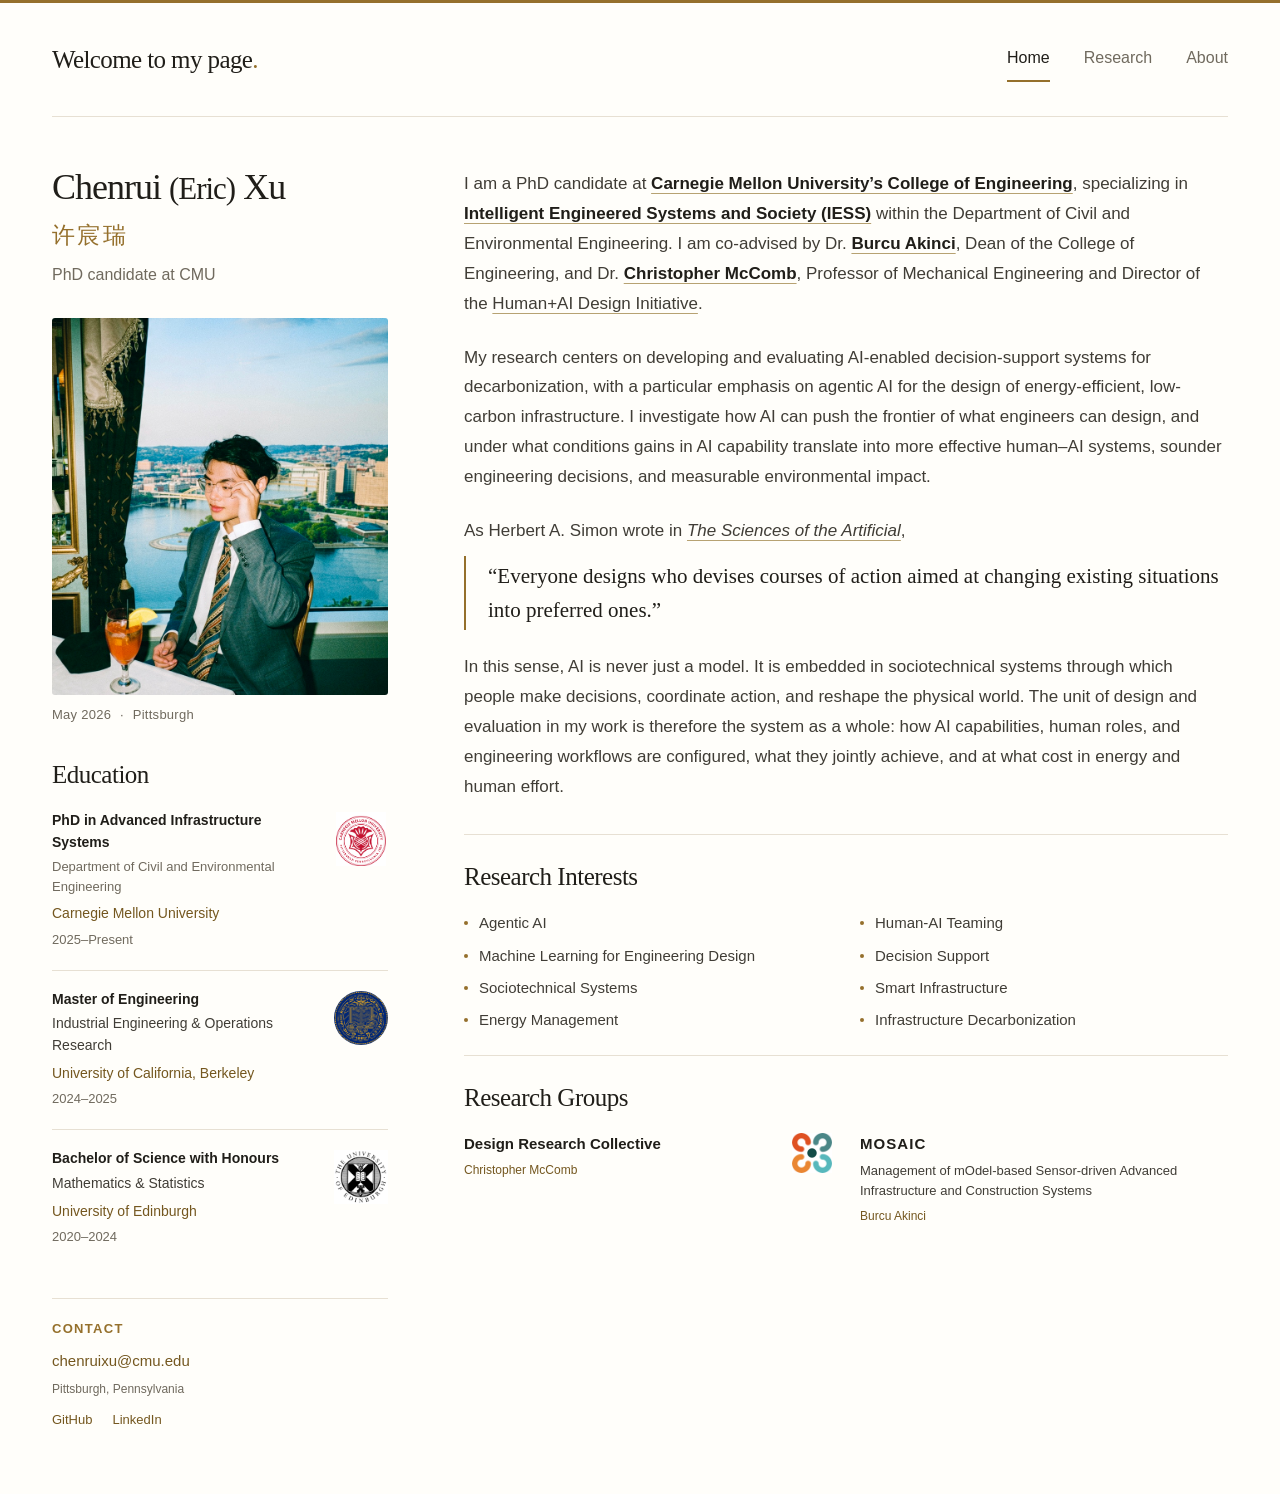
==== index.html @ 7ee83f1f "Update homepage contact email" ====
<!doctype html>
<html lang="en">
  <head>
    <meta charset="utf-8">
    <meta name="viewport" content="width=device-width, initial-scale=1">
    <meta name="description" content="Chenrui (Eric) Xu is a PhD candidate at Carnegie Mellon University researching AI-enabled decision-support systems for decarbonization.">
    <meta name="theme-color" content="#fffefa">
    <title>Chenrui (Eric) Xu | Carnegie Mellon University</title>
    <link rel="icon" href="assets/favicon.svg" type="image/svg+xml">
    <link rel="stylesheet" href="assets/style.css">
  </head>
  <body>
    <a class="skip-link" href="#main">Skip to content</a>
    <header class="site-header container">
      <a class="welcome" href="index.html">Welcome to my page<span aria-hidden="true">.</span></a>
      <nav aria-label="Main navigation">
        <a href="index.html" aria-current="page">Home</a>
        <span class="nav-pending">Research</span>
        <span class="nav-pending">About</span>
      </nav>
    </header>

    <main class="home-layout container" id="main">
      <aside class="profile" aria-label="Profile and education">
        <div class="identity">
          <h1>Chenrui <span class="preferred-name">(Eric)</span> Xu</h1>
          <p class="chinese-name" lang="zh-Hans">许宸瑞</p>
          <p class="role">PhD candidate at CMU</p>
        </div>
        <figure class="portrait">
          <img src="assets/chenrui-pittsburgh-may-2026.jpg" width="808" height="907" alt="Chenrui Xu overlooking Pittsburgh and its rivers." fetchpriority="high">
          <figcaption>May 2026 <span aria-hidden="true">·</span> Pittsburgh</figcaption>
        </figure>

        <section class="education" aria-labelledby="education-title">
          <h2 id="education-title">Education</h2>
          <ol class="education-list">
            <li>
              <div class="education-copy">
                <p class="degree">PhD in Advanced Infrastructure Systems</p>
                <p class="degree-note">Department of Civil and Environmental Engineering</p>
                <a class="institution" href="https://www.cmu.edu/">Carnegie Mellon University</a>
                <p class="dates">2025–Present</p>
              </div>
              <img class="university-mark" src="assets/cmu-seal.png" alt="Carnegie Mellon University seal" width="58" height="58">
            </li>
            <li>
              <div class="education-copy">
                <p class="degree">Master of Engineering</p>
                <p class="field-of-study">Industrial Engineering &amp; Operations Research</p>
                <a class="institution" href="https://www.berkeley.edu/">University of California, Berkeley</a>
                <p class="dates">2024–2025</p>
              </div>
              <span class="seal-frame"><img class="university-mark berkeley-mark" src="assets/berkeley-seal.png" alt="University of California, Berkeley seal" width="58" height="58"></span>
            </li>
            <li>
              <div class="education-copy">
                <p class="degree">Bachelor of Science with Honours</p>
                <p class="field-of-study">Mathematics &amp; Statistics</p>
                <a class="institution" href="https://www.ed.ac.uk/">University of Edinburgh</a>
                <p class="dates">2020–2024</p>
              </div>
              <img class="university-mark" src="assets/edinburgh-logo.png" alt="University of Edinburgh emblem" width="58" height="58">
            </li>
          </ol>
        </section>


        <section class="contact" aria-labelledby="contact-title">
          <h2 id="contact-title">Contact</h2>
          <a class="email-link" href="mailto:chenruixu@cmu.edu">chenruixu@cmu.edu</a>
          <p>Pittsburgh, Pennsylvania</p>
          <div class="contact-links">
            <a href="https://github.com/Eric-XC">GitHub</a>
            <a href="https://www.linkedin.com/in/chenrui-xu-1136b535a">LinkedIn</a>
          </div>
        </section>
      </aside>

      <div class="main-column">
        <section class="introduction" aria-label="Introduction">
          <p>I am a PhD candidate at <a href="https://engineering.cmu.edu/"><strong>Carnegie Mellon University’s College of Engineering</strong></a>, specializing in <a href="https://cee.engineering.cmu.edu/research/iess/index.html"><strong>Intelligent Engineered Systems and Society (IESS)</strong></a> within the Department of Civil and Environmental Engineering. I am co-advised by Dr. <a href="https://cee.engineering.cmu.edu/directory/bios/akinci-burcu.html"><strong>Burcu Akinci</strong></a>, Dean of the College of Engineering, and Dr. <a href="https://www.meche.engineering.cmu.edu/directory/bios/mccomb-christopher.html"><strong>Christopher McComb</strong></a>, Professor of Mechanical Engineering and Director of the <a href="https://engineering.cmu.edu/human-ai-design/">Human+AI Design Initiative</a>.</p>

          <p>My research centers on developing and evaluating AI-enabled decision-support systems for decarbonization, with a particular emphasis on agentic AI for the design of energy-efficient, low-carbon infrastructure. I investigate how AI can push the frontier of what engineers can design, and under what conditions gains in AI capability translate into more effective human–AI systems, sounder engineering decisions, and measurable environmental impact.</p>

          <p class="quote-intro">As Herbert A. Simon wrote in <cite><a href="https://mitpress.mit.edu/9780262264495/the-sciences-of-the-artificial/">The Sciences of the Artificial</a></cite>,</p>
          <blockquote>
            <p>“Everyone designs who devises courses of action aimed at changing existing situations into preferred ones.”</p>
          </blockquote>
          <p>In this sense, AI is never just a model. It is embedded in sociotechnical systems through which people make decisions, coordinate action, and reshape the physical world. The unit of design and evaluation in my work is therefore the system as a whole: how AI capabilities, human roles, and engineering workflows are configured, what they jointly achieve, and at what cost in energy and human effort.</p>
        </section>

        <section class="research-interests" aria-labelledby="interests-title">
          <h2 id="interests-title">Research Interests</h2>
          <ul class="interests-list">
            <li>Agentic AI</li>
            <li>Human-AI Teaming</li>
            <li>Machine Learning for Engineering Design</li>
            <li>Decision Support</li>
            <li>Sociotechnical Systems</li>
            <li>Smart Infrastructure</li>
            <li>Energy Management</li>
            <li>Infrastructure Decarbonization</li>
          </ul>
        </section>

        <section class="research-groups" aria-labelledby="groups-title">
          <h2 id="groups-title">Research Groups</h2>
          <ul class="group-list">
            <li class="group-with-logo">
              <div>
                <h3><a href="https://cmudrc.github.io/">Design Research Collective</a></h3>
                <p class="group-advisor"><a href="https://www.meche.engineering.cmu.edu/directory/bios/mccomb-christopher.html">Christopher McComb</a></p>
              </div>
              <a class="group-logo-link" href="https://cmudrc.github.io/" aria-label="Design Research Collective website"><img src="assets/drc-icon.png" width="48" height="48" alt="" loading="lazy"></a>
            </li>
            <li>
              <h3 class="mosaic-name">MOSAIC</h3>
              <p class="group-description">Management of mOdel-based Sensor-driven Advanced Infrastructure and Construction Systems</p>
              <p class="group-advisor"><a href="https://cee.engineering.cmu.edu/directory/bios/akinci-burcu.html">Burcu Akinci</a></p>
            </li>
          </ul>
        </section>


      </div>
    </main>
  </body>
</html>
---- assets/style.css ----
:root {
  color-scheme: light;
  --ink: #201e19;
  --body: #403d36;
  --muted: #706a5e;
  --accent: #95702c;
  --line: #e7e0d3;
  --link: #74571f;
  --paper: #fffefa;
}
* { box-sizing: border-box; }
html { scroll-behavior: smooth; }
body { margin: 0; border-top: 3px solid var(--accent); background: var(--paper); color: var(--body); font-family: -apple-system, BlinkMacSystemFont, "Segoe UI", Arial, sans-serif; font-size: 17px; line-height: 1.76; -webkit-font-smoothing: antialiased; }
a { color: var(--link); text-decoration: none; text-underline-offset: 4px; }
a:hover { text-decoration: underline; }
a:focus-visible { outline: 2px solid var(--accent); outline-offset: 5px; border-radius: 2px; }
p, h1, h2, h3, figure { margin: 0; }
strong { font-weight: 600; color: var(--ink); }
.container { width: min(1176px, calc(100% - 96px)); margin-inline: auto; }
.site-header { min-height: 114px; display: flex; align-items: center; justify-content: space-between; gap: 32px; border-bottom: 1px solid var(--line); }
.welcome { font-family: Georgia, "Times New Roman", serif; font-size: 25px; color: var(--ink); letter-spacing: -.6px; }
.welcome span { color: var(--accent); }
.welcome:hover { text-decoration: none; }
nav { display: flex; align-items: center; gap: 34px; }
nav a, nav .nav-pending { color: var(--muted); font-size: 16px; padding-block: 7px; border-bottom: 2px solid transparent; }
nav .nav-pending { color: var(--muted); cursor: default; }
nav a:hover { color: var(--ink); text-decoration: none; }
nav a[aria-current="page"] { color: var(--ink); border-bottom-color: var(--accent); }
.home-layout { display: grid; grid-template-columns: 336px minmax(0, 1fr); column-gap: 76px; align-items: start; padding-top: 48px; padding-bottom: 62px; }
h1, h2, h3 { color: var(--ink); }
.identity h1 { font-family: Georgia, "Times New Roman", serif; font-size: 36px; line-height: 1.25; font-weight: 400; letter-spacing: -1px; white-space: nowrap; }
.preferred-name { font-size: .86em; }
.chinese-name { margin-top: 9px; font-family: "Songti SC", "Noto Serif CJK SC", "PingFang SC", serif; font-size: 23px; line-height: 1.45; letter-spacing: .1em; color: var(--accent); }
.role { margin-top: 9px; font-size: 16px; color: var(--muted); }
.portrait { margin-top: 28px; }
.portrait img { width: 100%; height: auto; display: block; border-radius: 3px; }
.portrait figcaption { margin-top: 9px; color: var(--muted); font-size: 13px; letter-spacing: .02em; }
.portrait figcaption span { margin-inline: 5px; }
.education { margin-top: 31px; }
h2 { font-family: Georgia, "Times New Roman", serif; font-size: 25px; font-weight: 400; letter-spacing: -.5px; line-height: 1.35; }
.education-list { list-style: none; margin: 19px 0 0; padding: 0; }
.education-list li { display: grid; grid-template-columns: minmax(0, 1fr) 54px; align-items: start; gap: 17px; padding-block: 18px; border-top: 1px solid var(--line); }
.education-list li:first-child { padding-top: 0; border-top: 0; }
.degree { font-size: 14px; line-height: 1.55; font-weight: 600; color: var(--ink); }
.field-of-study { font-size: 14px; line-height: 1.55; margin-top: 3px; }
.institution { display: block; margin-top: 6px; font-size: 14px; line-height: 1.55; }
.degree-progress { font-weight: 400; color: var(--muted); }
.degree-note { font-size: 13px; color: var(--muted); line-height: 1.55; margin-top: 3px; }
.dates { font-size: 13px; color: var(--muted); margin-top: 4px; }
.university-mark { width: 54px; height: 54px; object-fit: contain; margin-top: 2px; }
.seal-frame { position: relative; display: block; width: 54px; height: 54px; overflow: hidden; border-radius: 50%; margin-top: 2px; }
.seal-frame .berkeley-mark { position: absolute; width: 220%; height: auto; max-width: none; left: 50%; top: 50%; margin: 0; transform: translate(-50%, -50%); }
.research-groups { margin-top: 24px; padding-top: 25px; border-top: 1px solid var(--line); }
.group-list { list-style: none; margin: 18px 0 0; padding: 0; display: grid; grid-template-columns: 1fr 1fr; gap: 28px; align-items: start; }

.group-list h3 { font-family: inherit; font-size: 15px; font-weight: 600; line-height: 1.5; }
.group-list h3 a { color: var(--ink); }
.group-with-logo { display: grid; grid-template-columns: minmax(0, 1fr) 40px; gap: 12px; align-items: start; }
.group-logo-link, .group-logo-link img { width: 40px; height: 40px; display: block; }
.group-description { margin-top: 5px; font-size: 13px; line-height: 1.6; }
.group-advisor { margin-top: 5px; font-size: 12px; line-height: 1.6; }
.mosaic-name { letter-spacing: .07em; }
.main-column { padding-top: 4px; min-width: 0; }
.introduction > p { margin-bottom: 24px; }
.introduction > p:last-child { margin-bottom: 0; }
.introduction a { color: inherit; text-decoration: underline; text-decoration-color: #b7a272; text-decoration-thickness: 1px; }
.introduction a:hover { color: var(--link); text-decoration: underline; }
.introduction .quote-intro { margin-bottom: 10px; }
blockquote { border-left: 2px solid var(--accent); padding: 3px 0 3px 22px; margin: 0 0 22px; }
blockquote p { font-family: Georgia, "Times New Roman", serif; font-size: 21px; line-height: 1.62; color: var(--ink); }
.research-interests { margin-top: 32px; padding-top: 25px; border-top: 1px solid var(--line); }
.interests-list { list-style: none; margin: 18px 0 0; padding: 0; display: grid; grid-template-columns: 1fr 1fr; gap: 9px 28px; }
.interests-list li { font-size: 15px; line-height: 1.55; position: relative; padding-left: 15px; }
.interests-list li::before { content: ""; width: 4px; height: 4px; background: var(--accent); border-radius: 50%; position: absolute; left: 0; top: 10px; }
.contact { margin-top: 31px; padding-top: 21px; border-top: 1px solid var(--line); }
.contact h2 { margin-bottom: 8px; font-family: inherit; font-size: 13px; font-weight: 600; letter-spacing: .1em; text-transform: uppercase; color: var(--accent); }
.email-link { font-size: 15px; }
.contact p { color: var(--muted); font-size: 12px; margin-top: 3px; }
.contact p span { margin-inline: 4px; }
.contact-links { display: flex; gap: 20px; margin-top: 9px; font-size: 13px; }

.skip-link { position: fixed; top: -100px; left: 16px; padding: 10px 16px; background: white; border: 2px solid var(--accent); z-index: 10; }
.skip-link:focus { top: 12px; }
.document-layout { max-width: 860px; padding-block: 47px 72px; min-height: calc(100vh - 197px); }
.document-layout > h1 { font-family: Georgia, "Times New Roman", serif; font-size: 43px; font-weight: 400; letter-spacing: -1px; line-height: 1.25; margin-bottom: 26px; }
.document-layout > p { margin-bottom: 24px; }
.document-section { margin-top: 42px; }
.document-section h2 { margin-bottom: 17px; }
.document-section > p { margin-bottom: 20px; }
.paper { border-top: 1px solid var(--line); padding-top: 22px; }
.paper h3 { font-size: 20px; line-height: 1.55; font-weight: 600; margin-bottom: 9px; }
.paper p { margin-top: 7px; font-size: 15px; }
.paper .paper-status { color: var(--muted); }
.paper-links { margin-top: 12px; }
@media (min-width: 1600px) { .container { width: min(1240px, calc(100% - 112px)); } .home-layout { grid-template-columns: 350px minmax(0, 1fr); gap: 86px; } body { font-size: 18px; } }
@media (max-width: 1090px) { .container { width: calc(100% - 64px); } .home-layout { grid-template-columns: 300px minmax(0, 1fr); gap: 44px; } .identity h1 { font-size: 33px; } body { font-size: 16px; } blockquote p { font-size: 20px; } }
@media (max-width: 820px) { .container { width: calc(100% - 48px); } .site-header { min-height: 99px; } .welcome { font-size: 22px; } nav { gap: 23px; } nav a, nav .nav-pending { font-size: 15px; } .home-layout { grid-template-columns: 250px minmax(0, 1fr); gap: 32px; padding-top: 35px; } .identity h1 { white-space: normal; font-size: 32px; } .education-list li { grid-template-columns: minmax(0, 1fr) 44px; gap: 12px; } .university-mark, .seal-frame { width: 44px; height: 44px; } .interests-list, .group-list { grid-template-columns: 1fr; } }
@media (max-width: 680px) { .container { width: calc(100% - 40px); } .site-header { align-items: flex-start; flex-direction: column; gap: 15px; padding-block: 22px 17px; } .welcome { font-size: 24px; } nav { gap: 31px; } nav a, nav .nav-pending { font-size: 16px; padding-block: 3px; } .home-layout { display: flex; flex-direction: column; gap: 36px; padding-top: 30px; padding-bottom: 42px; } .profile { display: contents; } .identity { order: 0; } .identity h1 { font-size: 38px; } .role { margin-top: 7px; } .portrait { order: 1; margin: -15px 0 0; width: min(100%, 400px); } .main-column { order: 2; padding-top: 0; } .education { order: 3; margin-top: 0; width: 100%; padding-top: 25px; border-top: 1px solid var(--line); } .education-list li { grid-template-columns: minmax(0, 1fr) 56px; padding-block: 20px; gap: 25px; } .university-mark, .seal-frame { width: 56px; height: 56px; } .degree, .institution { font-size: 15px; } .degree-note, .dates { font-size: 14px; } .document-layout { padding-top: 33px; } .document-layout > h1 { font-size: 37px; } }
@media (prefers-reduced-motion: reduce) { html { scroll-behavior: auto; } }
@media (max-width: 900px) { .group-list { grid-template-columns: 1fr; gap: 20px; } }
@media (max-width: 680px) { .profile > .contact { order: 4; width: 100%; margin-top: 0; } .research-groups { margin-top: 28px; } .group-list { grid-template-columns: 1fr; gap: 20px; } .group-list li + li { padding-top: 20px; border-top: 1px solid var(--line); } .group-list h3 { font-size: 16px; } .group-description { font-size: 14px; } .group-advisor { font-size: 13px; } }
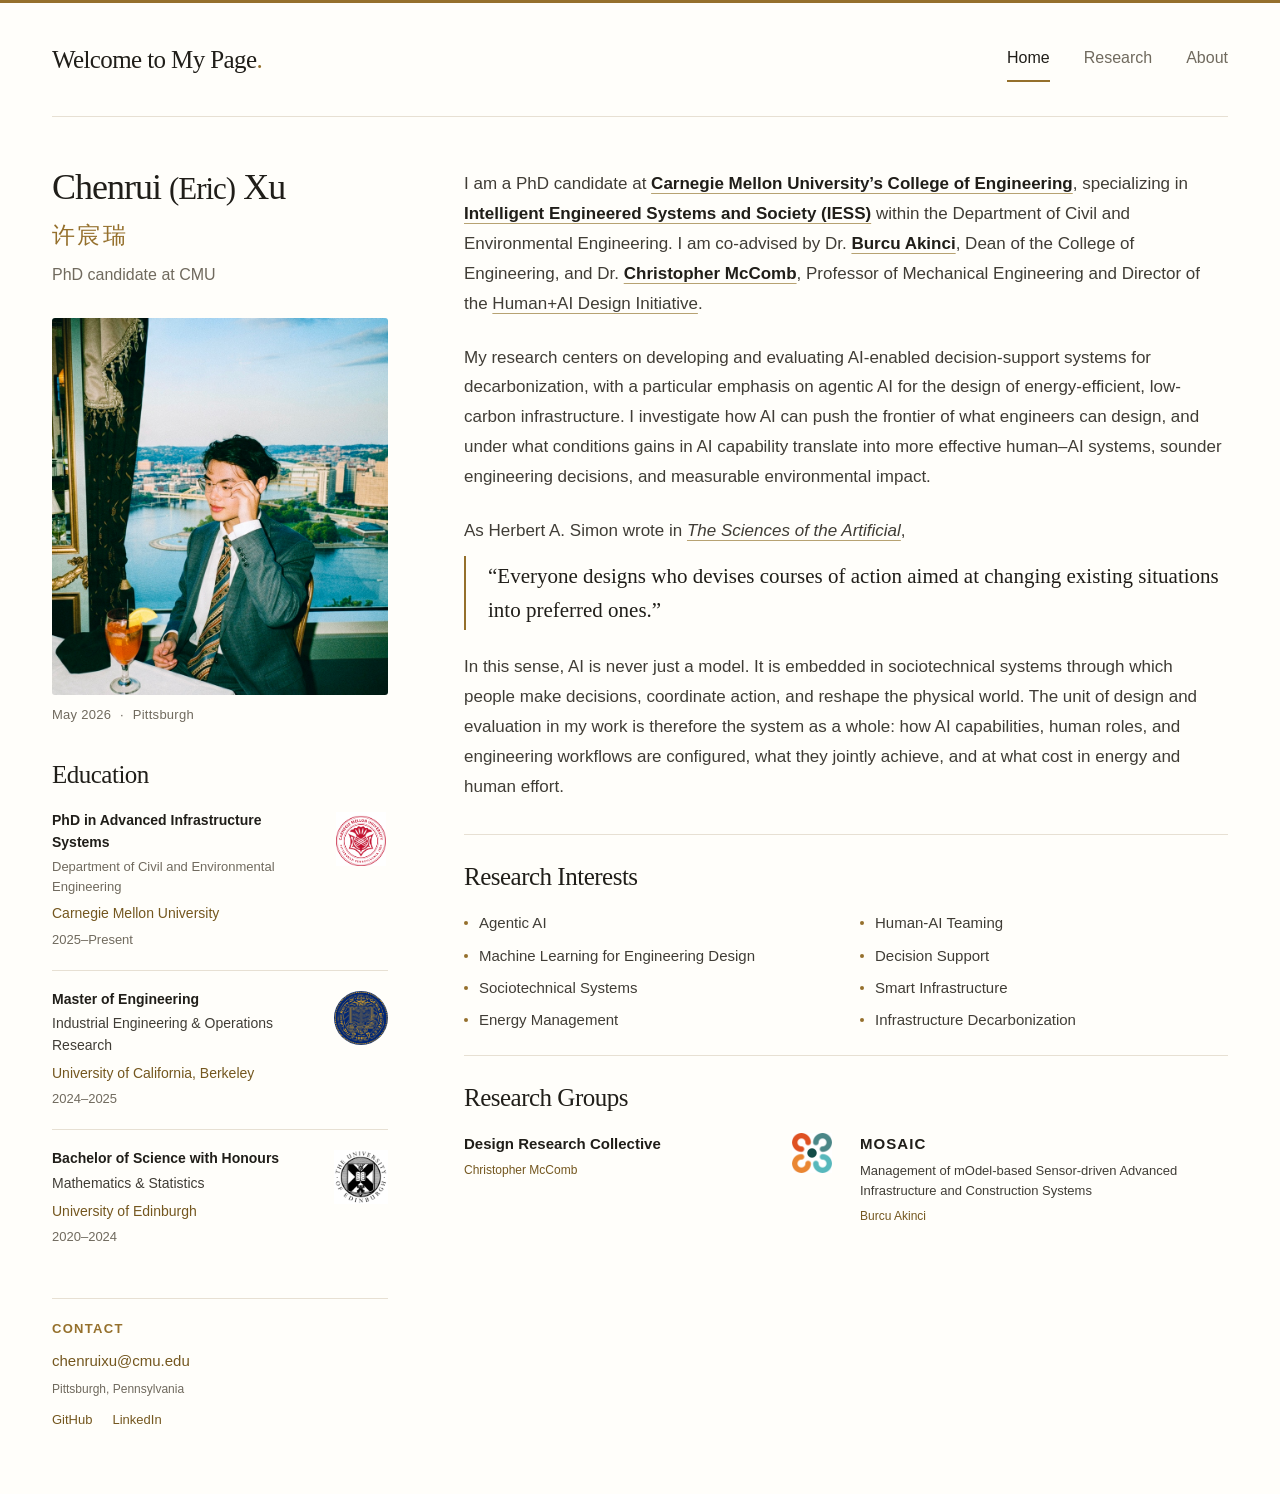
==== commit b9527bc8: "Restore milestones and expand research projects" ====
--- a/index.html
+++ b/index.html
@@ -7,15 +7,15 @@
     <meta name="theme-color" content="#fffefa">
     <title>Chenrui (Eric) Xu | Carnegie Mellon University</title>
     <link rel="icon" href="assets/favicon.svg" type="image/svg+xml">
-    <link rel="stylesheet" href="assets/style.css">
+    <link rel="stylesheet" href="assets/style.css?v=2">
   </head>
   <body>
     <a class="skip-link" href="#main">Skip to content</a>
     <header class="site-header container">
-      <a class="welcome" href="index.html">Welcome to my page<span aria-hidden="true">.</span></a>
+      <a class="welcome" href="index.html">Welcome to My Page<span aria-hidden="true">.</span></a>
       <nav aria-label="Main navigation">
         <a href="index.html" aria-current="page">Home</a>
-        <span class="nav-pending">Research</span>
+        <a href="research.html">Research</a>
         <span class="nav-pending">About</span>
       </nav>
     </header>
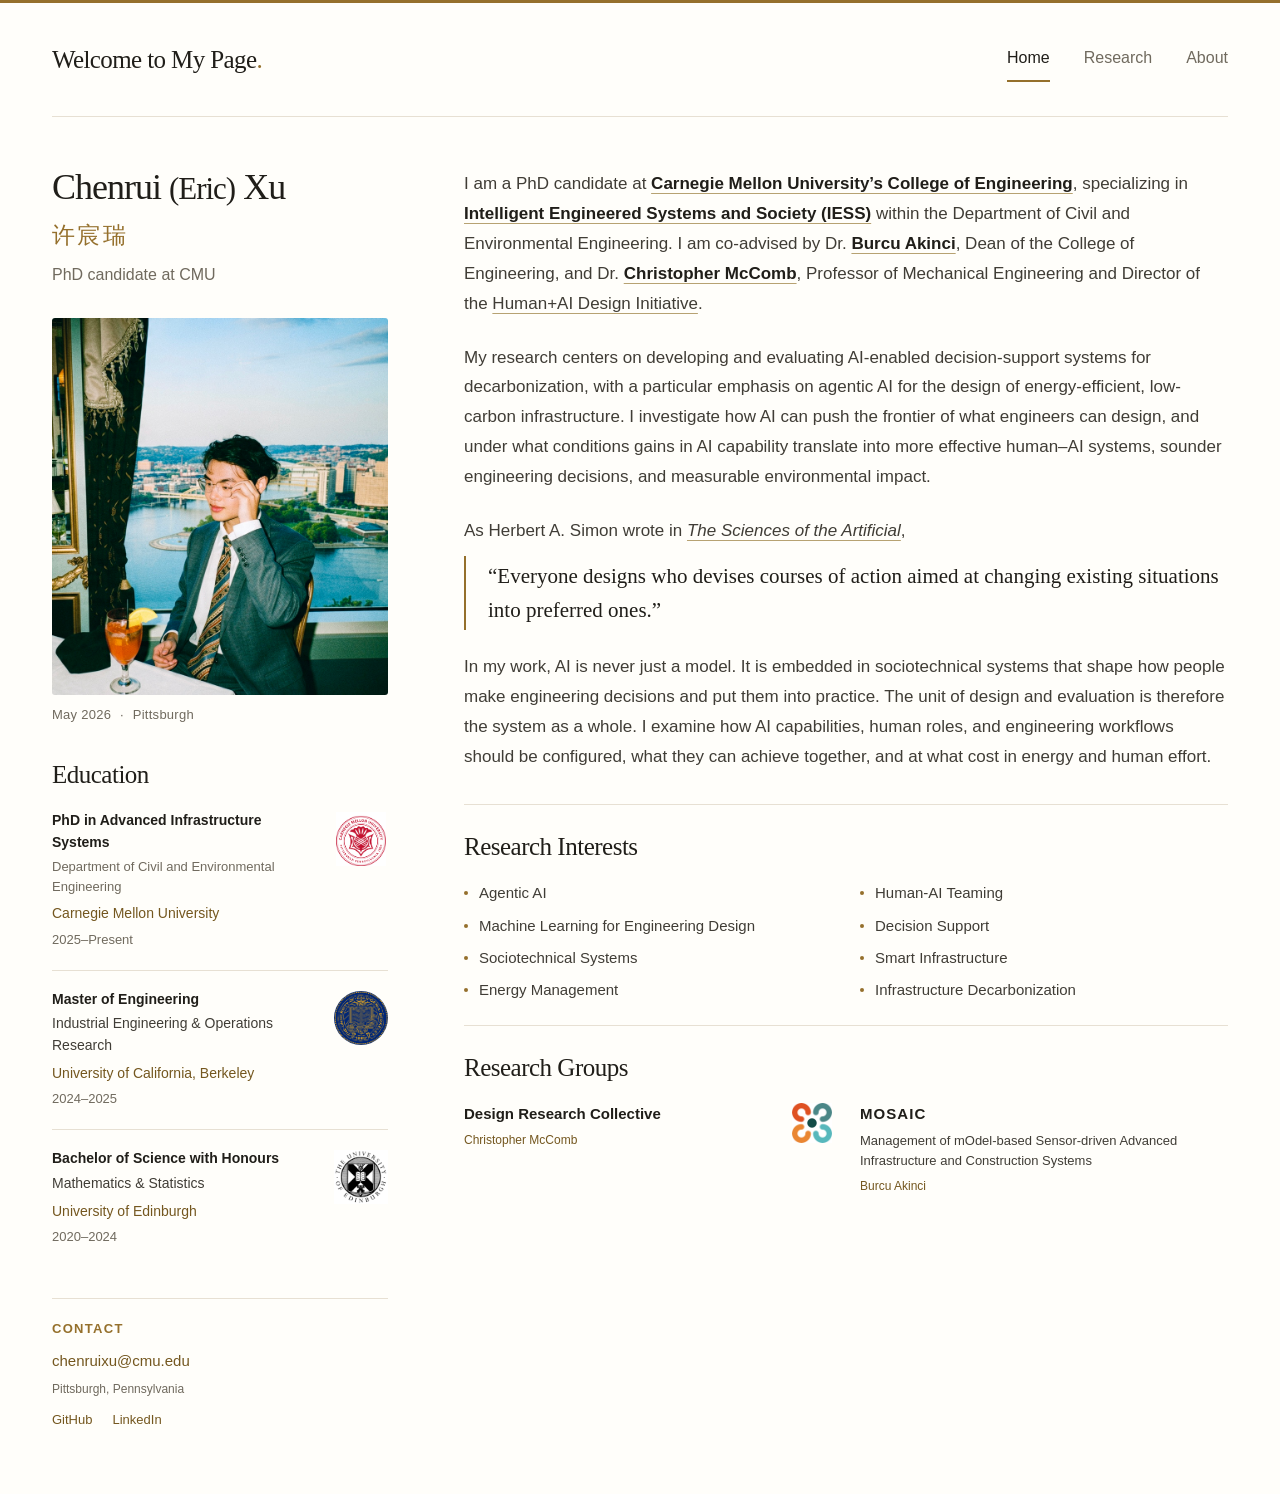
==== commit 9ff19f2f: "Refine homepage research statement" ====
--- a/index.html
+++ b/index.html
@@ -87,7 +87,7 @@
           <blockquote>
             <p>“Everyone designs who devises courses of action aimed at changing existing situations into preferred ones.”</p>
           </blockquote>
-          <p>In this sense, AI is never just a model. It is embedded in sociotechnical systems through which people make decisions, coordinate action, and reshape the physical world. The unit of design and evaluation in my work is therefore the system as a whole: how AI capabilities, human roles, and engineering workflows are configured, what they jointly achieve, and at what cost in energy and human effort.</p>
+          <p>In my work, AI is never just a model. It is embedded in sociotechnical systems that shape how people make engineering decisions and put them into practice. The unit of design and evaluation is therefore the system as a whole. I examine how AI capabilities, human roles, and engineering workflows should be configured, what they can achieve together, and at what cost in energy and human effort.</p>
         </section>
 
         <section class="research-interests" aria-labelledby="interests-title">
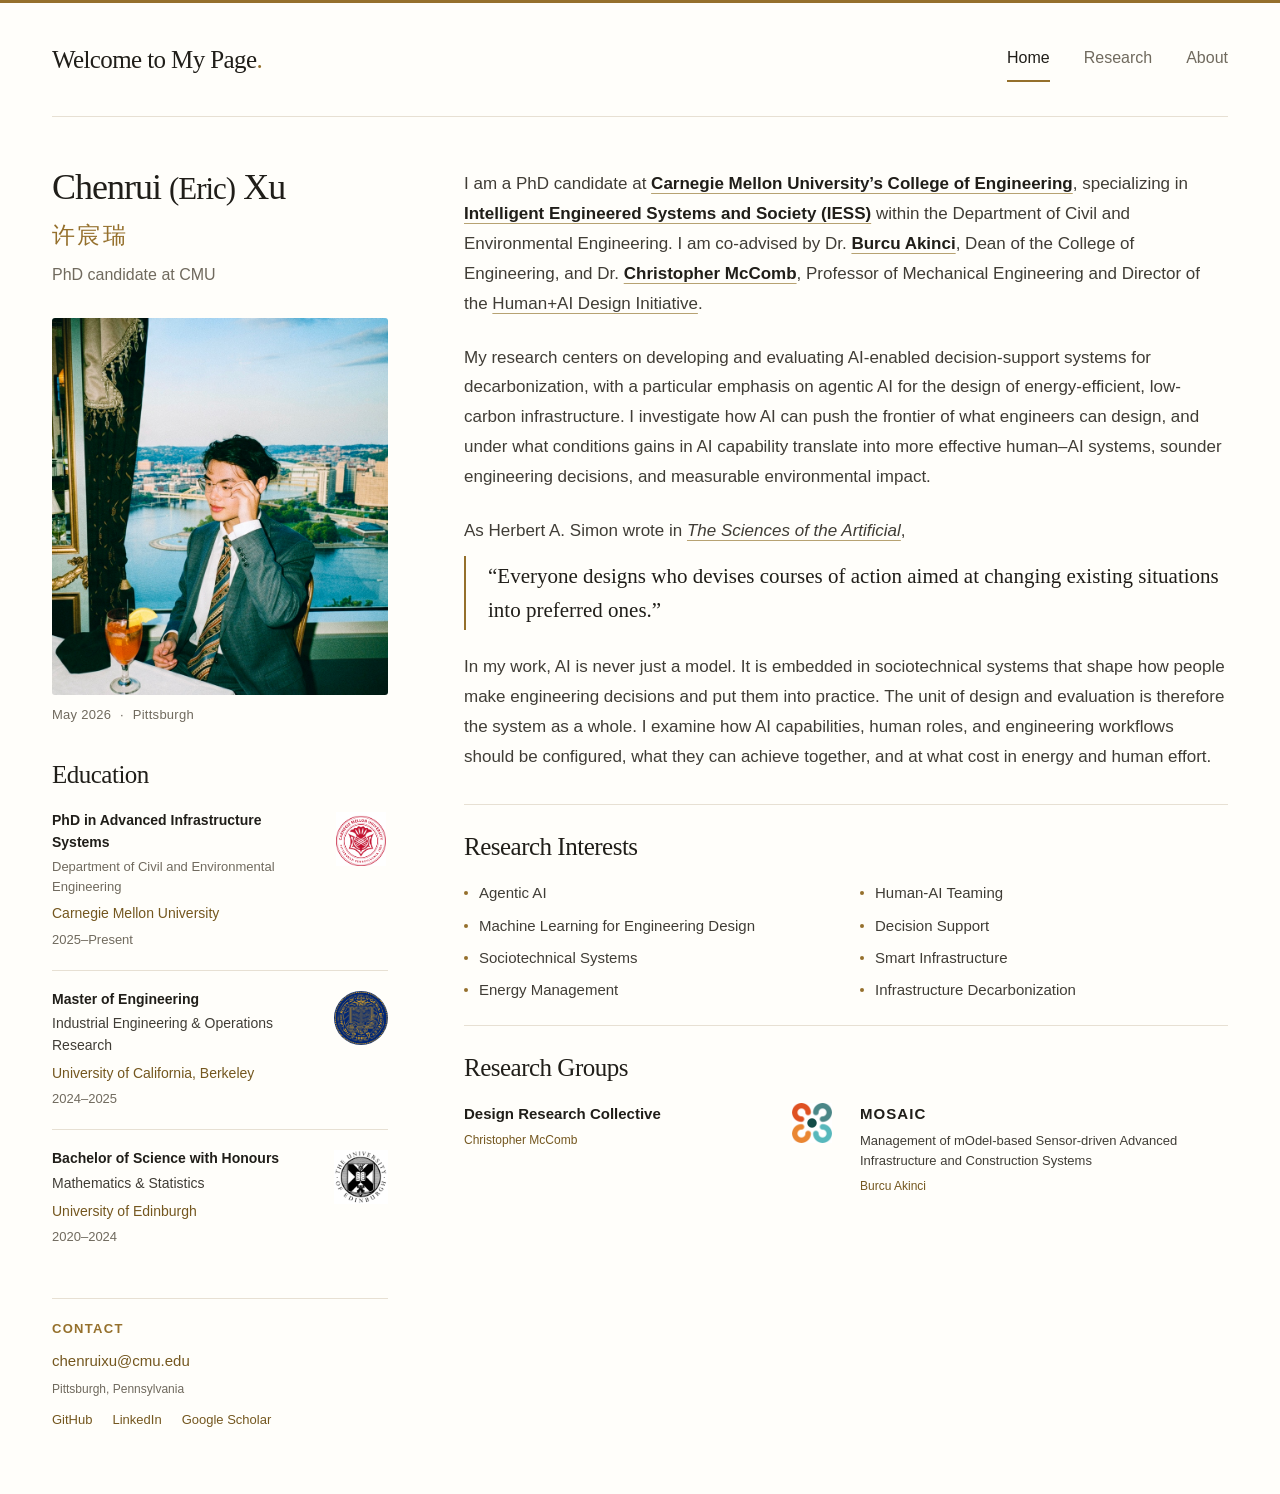
==== commit 66dd593f: "Add public Google Scholar profile to contact links" ====
--- a/index.html
+++ b/index.html
@@ -71,8 +71,9 @@
           <a class="email-link" href="mailto:chenruixu@cmu.edu">chenruixu@cmu.edu</a>
           <p>Pittsburgh, Pennsylvania</p>
           <div class="contact-links">
-            <a href="https://github.com/Eric-XC">GitHub</a>
+            <a href="https://github.com/Chenrui-Xu">GitHub</a>
             <a href="https://www.linkedin.com/in/chenrui-xu-1136b535a">LinkedIn</a>
+            <a href="https://scholar.google.com/citations?user=inOwgHEAAAAJ&amp;hl=en">Google Scholar</a>
           </div>
         </section>
       </aside>
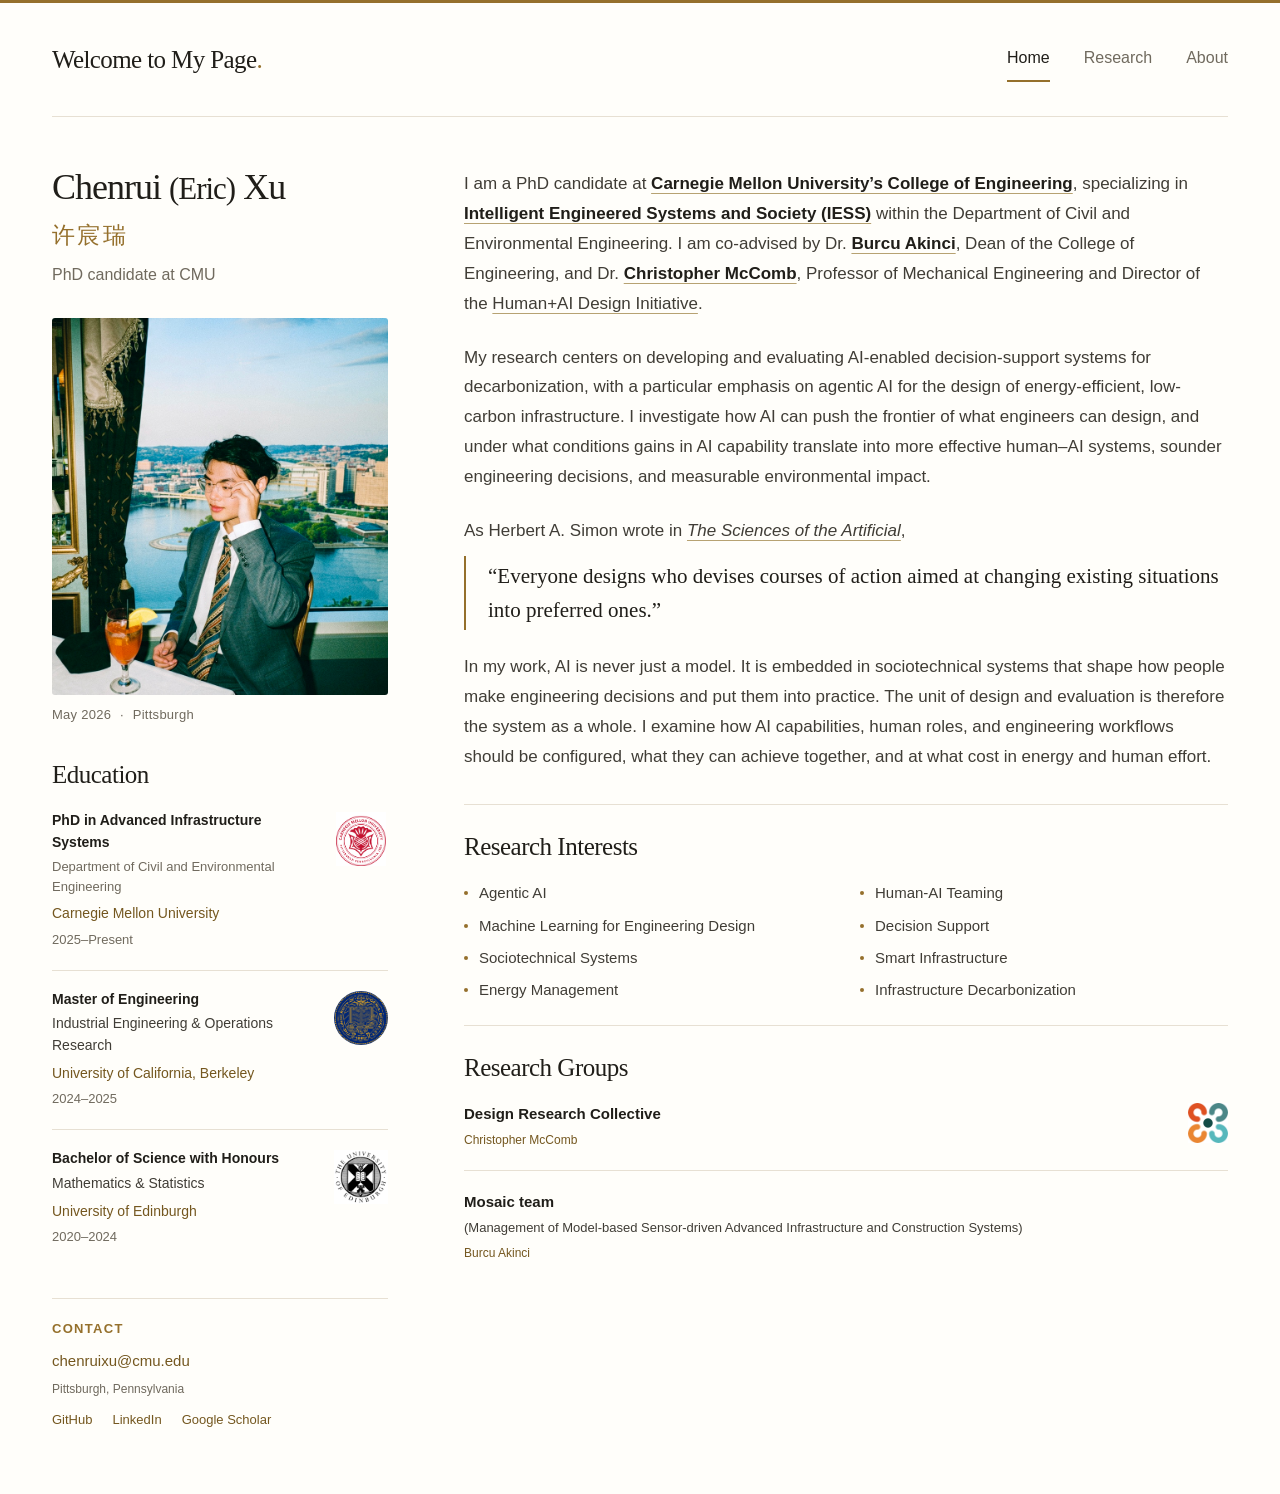
==== commit 94a62680: "Update Mosaic team name and stack research groups" ====
--- a/index.html
+++ b/index.html
@@ -7,7 +7,7 @@
     <meta name="theme-color" content="#fffefa">
     <title>Chenrui (Eric) Xu | Carnegie Mellon University</title>
     <link rel="icon" href="assets/favicon.svg" type="image/svg+xml">
-    <link rel="stylesheet" href="assets/style.css?v=2">
+    <link rel="stylesheet" href="assets/style.css?v=3">
   </head>
   <body>
     <a class="skip-link" href="#main">Skip to content</a>
@@ -116,8 +116,8 @@
               <a class="group-logo-link" href="https://cmudrc.github.io/" aria-label="Design Research Collective website"><img src="assets/drc-icon.png" width="48" height="48" alt="" loading="lazy"></a>
             </li>
             <li>
-              <h3 class="mosaic-name">MOSAIC</h3>
-              <p class="group-description">Management of mOdel-based Sensor-driven Advanced Infrastructure and Construction Systems</p>
+              <h3>Mosaic team</h3>
+              <p class="group-description">(Management of Model-based Sensor-driven Advanced Infrastructure and Construction Systems)</p>
               <p class="group-advisor"><a href="https://cee.engineering.cmu.edu/directory/bios/akinci-burcu.html">Burcu Akinci</a></p>
             </li>
           </ul>
--- a/assets/style.css
+++ b/assets/style.css
@@ -51,7 +51,8 @@
 .seal-frame { position: relative; display: block; width: 54px; height: 54px; overflow: hidden; border-radius: 50%; margin-top: 2px; }
 .seal-frame .berkeley-mark { position: absolute; width: 220%; height: auto; max-width: none; left: 50%; top: 50%; margin: 0; transform: translate(-50%, -50%); }
 .research-groups { margin-top: 24px; padding-top: 25px; border-top: 1px solid var(--line); }
-.group-list { list-style: none; margin: 18px 0 0; padding: 0; display: grid; grid-template-columns: 1fr 1fr; gap: 28px; align-items: start; }
+.group-list { list-style: none; margin: 18px 0 0; padding: 0; display: grid; grid-template-columns: minmax(0, 1fr); gap: 20px; align-items: start; }
+.group-list li + li { padding-top: 20px; border-top: 1px solid var(--line); }
 
 .group-list h3 { font-family: inherit; font-size: 15px; font-weight: 600; line-height: 1.5; }
 .group-list h3 a { color: var(--ink); }
@@ -59,7 +60,6 @@
 .group-logo-link, .group-logo-link img { width: 40px; height: 40px; display: block; }
 .group-description { margin-top: 5px; font-size: 13px; line-height: 1.6; }
 .group-advisor { margin-top: 5px; font-size: 12px; line-height: 1.6; }
-.mosaic-name { letter-spacing: .07em; }
 .main-column { padding-top: 4px; min-width: 0; }
 .introduction > p { margin-bottom: 24px; }
 .introduction > p:last-child { margin-bottom: 0; }
@@ -97,5 +97,4 @@
 @media (max-width: 820px) { .container { width: calc(100% - 48px); } .site-header { min-height: 99px; } .welcome { font-size: 22px; } nav { gap: 23px; } nav a, nav .nav-pending { font-size: 15px; } .home-layout { grid-template-columns: 250px minmax(0, 1fr); gap: 32px; padding-top: 35px; } .identity h1 { white-space: normal; font-size: 32px; } .education-list li { grid-template-columns: minmax(0, 1fr) 44px; gap: 12px; } .university-mark, .seal-frame { width: 44px; height: 44px; } .interests-list, .group-list { grid-template-columns: 1fr; } }
 @media (max-width: 680px) { .container { width: calc(100% - 40px); } .site-header { align-items: flex-start; flex-direction: column; gap: 15px; padding-block: 22px 17px; } .welcome { font-size: 24px; } nav { gap: 31px; } nav a, nav .nav-pending { font-size: 16px; padding-block: 3px; } .home-layout { display: flex; flex-direction: column; gap: 36px; padding-top: 30px; padding-bottom: 42px; } .profile { display: contents; } .identity { order: 0; } .identity h1 { font-size: 38px; } .role { margin-top: 7px; } .portrait { order: 1; margin: -15px 0 0; width: min(100%, 400px); } .main-column { order: 2; padding-top: 0; } .education { order: 3; margin-top: 0; width: 100%; padding-top: 25px; border-top: 1px solid var(--line); } .education-list li { grid-template-columns: minmax(0, 1fr) 56px; padding-block: 20px; gap: 25px; } .university-mark, .seal-frame { width: 56px; height: 56px; } .degree, .institution { font-size: 15px; } .degree-note, .dates { font-size: 14px; } .document-layout { padding-top: 33px; } .document-layout > h1 { font-size: 37px; } }
 @media (prefers-reduced-motion: reduce) { html { scroll-behavior: auto; } }
-@media (max-width: 900px) { .group-list { grid-template-columns: 1fr; gap: 20px; } }
-@media (max-width: 680px) { .profile > .contact { order: 4; width: 100%; margin-top: 0; } .research-groups { margin-top: 28px; } .group-list { grid-template-columns: 1fr; gap: 20px; } .group-list li + li { padding-top: 20px; border-top: 1px solid var(--line); } .group-list h3 { font-size: 16px; } .group-description { font-size: 14px; } .group-advisor { font-size: 13px; } }
+@media (max-width: 680px) { .profile > .contact { order: 4; width: 100%; margin-top: 0; } .research-groups { margin-top: 28px; } .group-list h3 { font-size: 16px; } .group-description { font-size: 14px; } .group-advisor { font-size: 13px; } }
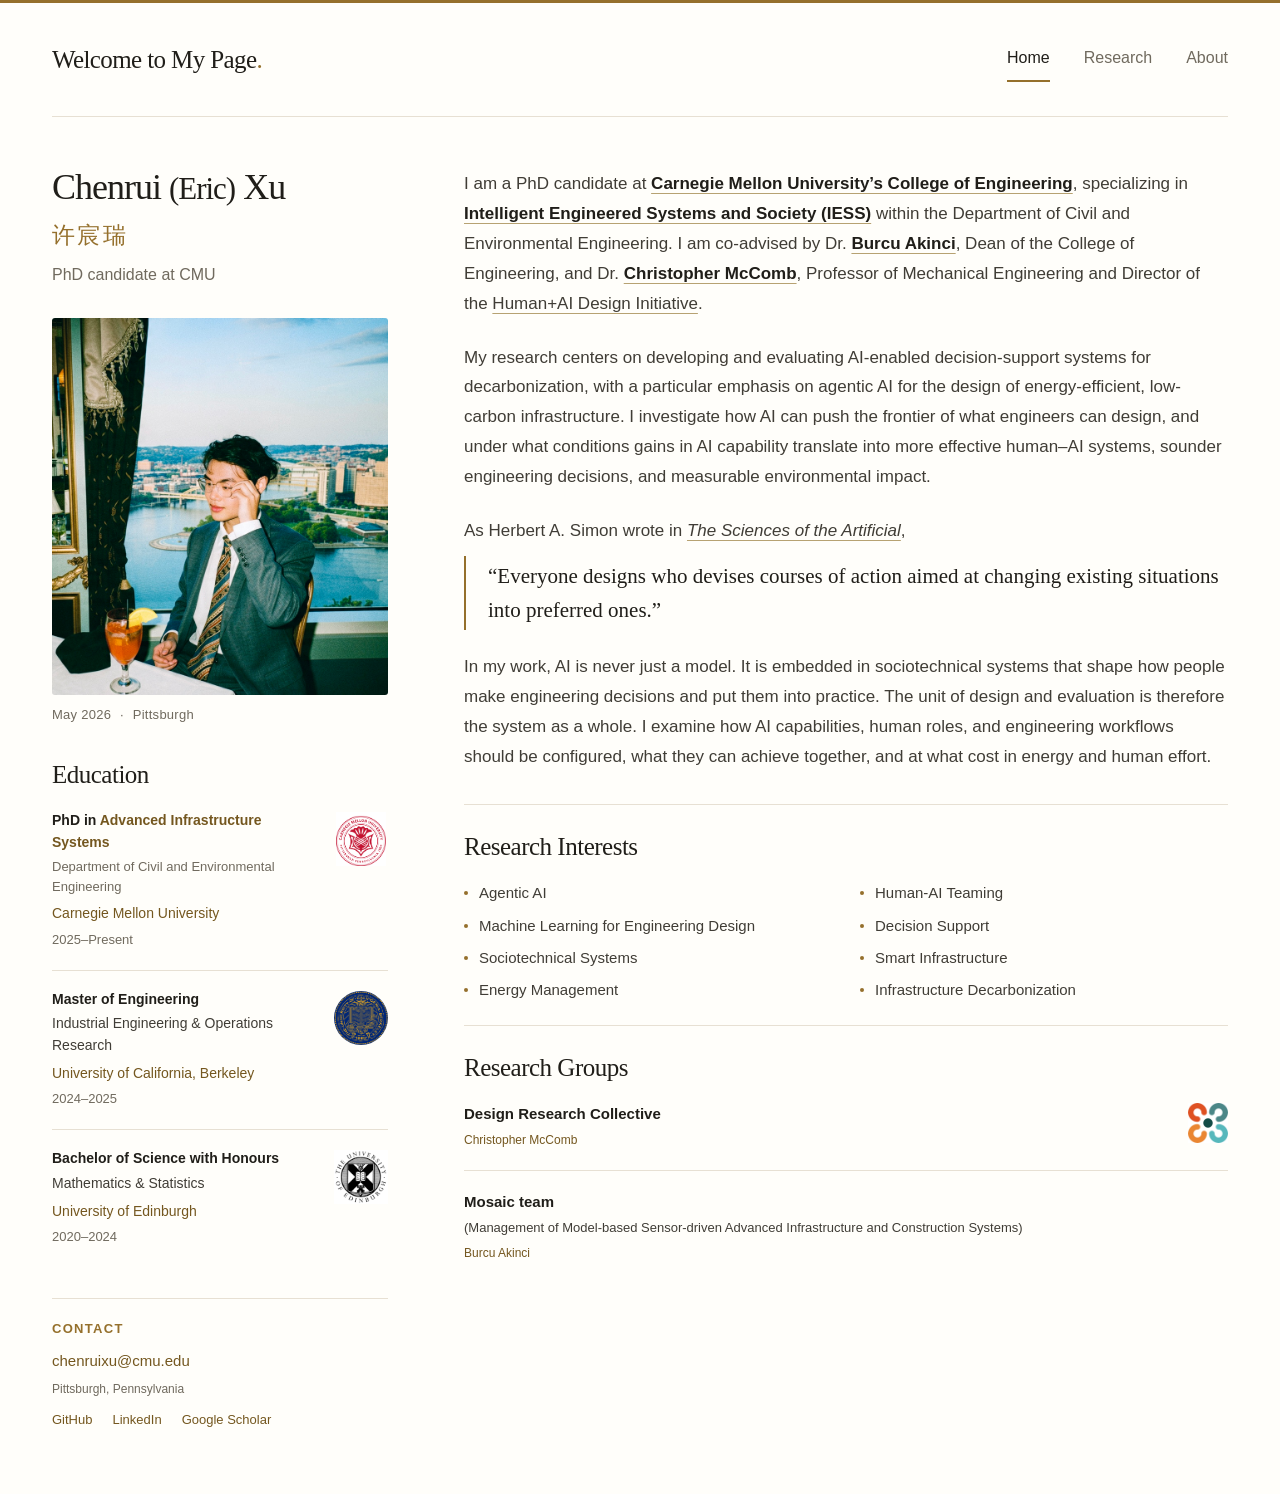
==== commit 24e975d5: "Link PhD field to official CMU degree title options" ====
--- a/index.html
+++ b/index.html
@@ -37,7 +37,7 @@
           <ol class="education-list">
             <li>
               <div class="education-copy">
-                <p class="degree">PhD in Advanced Infrastructure Systems</p>
+                <p class="degree">PhD in <a href="https://cee.engineering.cmu.edu/_files/documents/department-resources/graduate-student/special-degree-title-request.pdf" title="CMU CEE special graduate degree titles (PDF)">Advanced Infrastructure Systems</a></p>
                 <p class="degree-note">Department of Civil and Environmental Engineering</p>
                 <a class="institution" href="https://www.cmu.edu/">Carnegie Mellon University</a>
                 <p class="dates">2025–Present</p>
